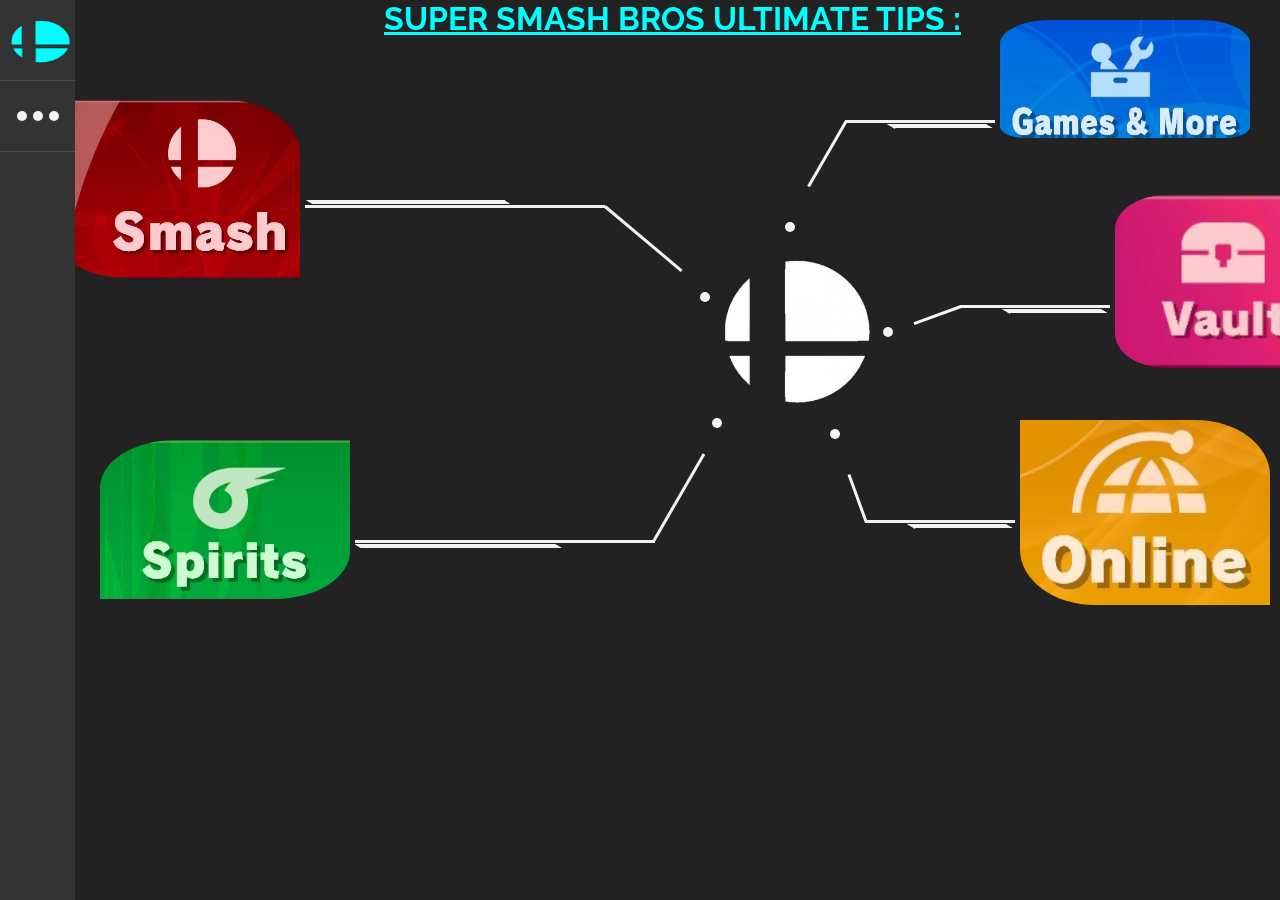
==== ssbu-tips/index.html @ c5f3f0ea "nettoyage : export SQL, README, requête paramétrée, code mort, noms de fichiers sans espaces - ajout" ====
<!DOCTYPE html>
<html lang="fr">
	<head>
	<meta charset="utf-8">
	<meta name="viewport" content="width=device-width, initial-scale=1.0">
	<title>SSBU Tips</title>
	<link rel="stylesheet" href="css/stylesmashtips.css">
	</head>
	<body>
		<h1 class="h1">SUPER SMASH BROS ULTIMATE TIPS :</h1>
		<nav class="slide-nav">
			<div class="wrapper">
				<div class="logo">
					<img src="img/logo-smash.jpg" height="50" width="50">

				</div>
				<div class="plus">
					<div class="dot"></div>
					<div class="dot"></div>
					<div class="dot"></div>
				
					<div class="sub-nav-3pts">
						<h2>INFOS :</h2>
						<ul>
							<li>
								<a href="https://www.nintendo.fr/">Site officiel Nintendo</a>
							</li>
							<li>
								<a href="https://www.nintendo.fr/Jeux/Jeux-Nintendo-Switch/Super-Smash-Bros-Ultimate-1395713.html#">Voir les offres</a>
							</li>
							<li>
								<a href="https://dashfight.com/ssbu/rankings">Classement top players</a>
							</li>
							<li>
								<a href="https://blog.start.gg/ultranks-first-official-ssbu-tier-list-4a35bf3dcfc3">Tier list officielle</a>
							</li>
							<li>
								<a href="../index.php">Quiz : Cite les tous</a>
							</li>
						</ul>
					</div>
					</div>
				</div>
			</div>
		</nav>
		<div class="smash"><a href="smash.html"><img src="img/menu-smash.jpg" class="smash_img">
		<div class="spt"></div>
		<div class="linep-s">
			<div class="line-s"></div>
			<div class="triangle-s"></div>
			<div class="other-line-s"></div>
			<div class="black-line-s"></div>
			<div class="triangle-black-s"></div>
		</div>
		</a>
		</div>

		<div class="extra">
			<a href="extra.html"><img src="img/menu-extra.jpg" class="extra_img">
		<div class="expt"></div>
		<div class="linep-ex">
			<div class="line-ex"></div>
			<div class="triangle-ex"></div>
			<div class="other-line-ex"></div>
			<div class="black-line-ex"></div>
			<div class="triangle-black-ex"></div>
		</div>
		</a>
		</div>

		<div class="coffre"><a href="coffre.html"><img src="img/menu-coffre.png" class="coffre_img">
		<div class="cpt"></div>
		<div class="linep-c">
			<div class="line-c"></div>
			<div class="triangle-c"></div>
			<div class="other-line-c"></div>
			<div class="black-line-c"></div>
			<div class="triangle-black-c"></div>
		</div>
		</a>
		</div>

		<div class="en-ligne"><a href="en-ligne.html"><img src="img/menu-en-ligne.jpg" class="en-ligne_img">
		<div class="elpt"></div>
		<div class="linep-el">
			<div class="line-el"></div>
			<div class="triangle-el"></div>
			<div class="other-line-el"></div>
			<div class="black-line-el"></div>
			<div class="triangle-black-el"></div>
		</div>
		</a>
		</div>

		<div class="esprits"><a href="esprits.html"><img src="img/menu-esprits.jpg" class="esprits_img">
		<div class="ept"></div>
		<div class="linep-e">
			<div class="line-e"></div>
			<div class="triangle-e"></div>
			<div class="other-line-e"></div>
			<div class="black-line-e"></div>
			<div class="triangle-black-e"></div>
		</div>
		</a>
		</div>

		<a href="index.html"><img src="img/logo-ssbu.jpg" class="logo-centre"></a>
	</body>
</html>
---- ssbu-tips/css/stylesmashtips.css ----
@import url('https://fonts.googleapis.com/css?family=Open+Sans&display=swap');
@import url('https://fonts.googleapis.com/css?family=Raleway&display=swap');

*,
::before,
::after {
  box-sizing: border-box;
  margin: 0;
  padding: 0;
}

body{
  position: relative;
  background: #222;
  font-family:Raleway, Helvetica, sans-serif;
  color: #f2f2f2;
}

.h1{
  position: absolute;
  left: 30%;
  font-weight: bolder;
  font-size: xx-large;
  text-decoration: underline;
  font-family:Raleway, Helvetica, sans-serif;
  color: aqua;
}

.slide-nav{
  position: fixed;
  height: 100vh;
  left:0px;
  bottom: 0px;
}

.wrapper {
  background: #333;
  height: 100vh;
  width: 75px;
}

.logo {
  display: flex;
  justify-content: center;
  align-items: center;
  height: 80px;
  width: 75px;
}

/*####debut trois petit pts############*/

.plus{
  margin-top: auto;
  padding: 20px 0;
  display: flex;
  justify-content: center;
  cursor: pointer;
  border-bottom: 1px solid #f2f2f21e;
  border-top: 1px solid #f2f2f21e;
}
.plus:hover{
  background: #181818;
}
.dot{
  margin: 10px 3px;
  width: 10px;
  height: 10px;
  border-radius: 50%;
  background: #f2f2f2;
}
.plus:hover .dot{
  background: aqua;
}
.sub-nav-3pts{
  width: 200px;
  height: 100vh;
  position: absolute;
  z-index: -1;
  top: 0;
  left: 0;
  background:#333;
  color: #fff;
  transform: translateX(-100%);
  transition: transform 0.2s ease-in-out;
  border-right:2px solid #000;
  border-left:2px solid #000;
}
.plus:hover .sub-nav-3pts{
  transform: translateX(75px);
}
.sub-nav-3pts h2 {
  color: #00ffff;
  font-family: Open Sans, sans-serif;
  height: 60px;
  display: flex;
  justify-content: center;
  align-items: center;
  background: #222;
  text-decoration: underline;
}
.sub-nav-3pts ul {
  list-style-type: none;
}
.sub-nav-3pts li {
  padding: 15px 20px;
}
.sub-nav-3pts li:hover {
  background: #a0a0a08e;
}
.sub-nav-3pts li a {
  color : #f2f2f2;
  text-decoration: none;
  font-family: Open Sans, sans-serif;
}
/*#######################fin de la barre de gauche*/
/*##########debut de la mise en page de lécran princial####*/

img{
  width: 250px;
}

.logo-centre{
  position: absolute;
  width: 150px;
  height: 150px;
  top: 256px;
  left: 720px;
  z-index: -2;

  transition: transform 0.3s ease-in-out 0s;
}

/*smash*/
.smash{
  position: absolute;
  top: 100px;
  left: 50px;
  z-index: -2;
}

.smash_img{
  border-radius: 0% 30% 0% 30%;
}

.spt{
  width: 10px;
  height: 10px;
  border-radius: 50%;
  background: #f2f2f2;
  position:relative;
  top: 10px;
  left: 650px;
}
.linep-s {
  position: absolute;
  top: 100px;
  left: 255px;
  width: 300px;
  height: 8px;
  background-color: #f2f2f2;
}
.line-s {
  position: relative;
  top: 0px;
  left: 200px;
  width: 100px;
  height: 5px;
  background-color: #222;
}
.triangle-s{
  position: relative;
  top: -5px;
  left: 197px;
  width: 0;
  height: 0;
  border-left: 2px solid transparent;
  border-right: 10px solid transparent;
  border-bottom: 6px solid #f2f2f2;
}
.other-line-s{
  position: relative;
  top: -6px;
  left: 300px;
  width: 100px;
  height: 3px;
  background-color: #f2f2f2;
  transform-origin: left;
  transform: rotate(40deg);
}
.black-line-s{
  position: relative;
  top: -10px;
  left: 0px;
  width: 207px;
  height: 1px;
  background-color: #222;
}
.triangle-black-s{
  position: relative;
  top: -16px;
  left: -3px;
  width: 0;
  height: 0;
  border-left: 2px solid transparent;
  border-right: 10px solid transparent;
  border-bottom: 6px solid #222;
}
.smash:hover .spt{
  animation:pt 0.1s ease-in-out 0.5s forwards;
}
@keyframes pt{
  from{
    background: red;
    border: 0px solid red;
  }
  to{
    background: #f2f2f2;
    border: 10px solid red;
  }
}
.smash:hover{
  transform: translateY(-10px);
}
.smash:hover .linep-s{
  animation: deg-rouge 0.3s ease-in forwards;
}
@keyframes deg-rouge {
  0%{
    background:linear-gradient(to right, red 0%, #f2f2f2 100%)
  }
  20%{
    background:linear-gradient(to right, red 20%, #f2f2f2 80%)
  }
  40%{
    background:linear-gradient(to right, red 40%, #f2f2f2 60%)
  }
  60%{
    background:linear-gradient(to right, red 50%, #f2f2f2 50%)
  }
  80%{
    background:linear-gradient(to right, red 80%, #f2f2f2 20%)
  }
  100%{
    background:linear-gradient(to right, red 100%, #f2f2f2 0%)
  }
}
.smash:hover .other-line-s{
  animation: degs-rouge 0.2s ease-in 0.3s forwards;
}
@keyframes degs-rouge {
  from{
    background-color: #f2f2f2;
  }
  to{
    background-color: red;
  }
}
.smash:hover .triangle-s{
  animation: tr 0.1s ease-in-out 0.2s forwards;
}
@keyframes tr {
  from{border-bottom: 6px solid #f2f2f2;}
  to{border-bottom: 6px solid red;}
}

/*extra*/
.extra{
  position: absolute;
  top: 20px;
  left: 1000px;
  z-index: -2;
}

.extra_img{
  border-radius: 20% 20% 10% 10%;
}

.expt{
  width: 10px;
  height: 10px;
  border-radius: 50%;
  background: #f2f2f2;
  position:relative;
  top: 80px;
  left: -215px;
}
.linep-ex {
  position: absolute;
  top: 100px;
  left: -155px;
  width: 150px;
  height: 8px;
  background-color: #f2f2f2;
  transform: rotate(180deg);
}
.line-ex {
  position: relative;
  top: 0px;
  left: 100px;
  width: 50px;
  height: 5px;
  background-color: #222;
}
.triangle-ex{
  position: relative;
  top: -6px;
  left: 98px;
  width: 0;
  height: 0;
  border-left: 2px solid transparent;
  border-right: 10px solid transparent;
  border-bottom: 6px solid #f2f2f2; 
}
.other-line-ex{
  position: relative;
  top: -6px;
  left: 149px;
  width: 75px;
  height: 3px;
  background-color: #f2f2f2;
  transform-origin: left;
  transform: rotate(-60deg);
}
.black-line-ex{
  position: relative;
  top: -10px;
  left: 0px;
  width: 114px;
  height: 1px;
  background-color: #222;
}
.triangle-black-ex{
  position: relative;
  top: -17px;
  left: -3px;
  width: 0;
  height: 0;
  border-left: 2px solid transparent;
  border-right: 10px solid transparent;
  border-bottom: 6px solid #222;
}
.extra:hover .expt{
  animation:ptex 0.1s ease-in-out 0.5s forwards;
}
@keyframes ptex{
  from{
    background: royalblue;
    border: 0px solid royalblue;
  }
  to{
    background: #f2f2f2;
    border: 10px solid royalblue;
  }
}
.extra:hover{
  transform: translateY(-10px);
}
.extra:hover .linep-ex{
  animation: deg-bleu 0.3s ease-in forwards;
}
@keyframes deg-bleu {
  0%{
    background:linear-gradient(to right, royalblue 0%, #f2f2f2 100%)
  }
  20%{
    background:linear-gradient(to right, royalblue 20%, #f2f2f2 80%)
  }
  40%{
    background:linear-gradient(to right, royalblue 40%, #f2f2f2 60%)
  }
  60%{
    background:linear-gradient(to right, royalblue 50%, #f2f2f2 50%)
  }
  80%{
    background:linear-gradient(to right, royalblue 80%, #f2f2f2 20%)
  }
  100%{
    background:linear-gradient(to right, royalblue 100%, #f2f2f2 0%)
  }
}
.extra:hover .other-line-ex{
  animation: degs-bleu 0.2s ease-in 0.3s forwards;
}
@keyframes degs-bleu {
  from{
    background-color: #f2f2f2;
  }
  to{
    background-color: royalblue;
  }
}
.extra:hover .triangle-ex{
  animation: trex 0.1s ease-in-out 0.2s forwards;
}
@keyframes trex {
  from{border-bottom: 6px solid #f2f2f2;}
  to{border-bottom: 6px solid royalblue;}
}

/*coffre*/
.coffre{
  position: absolute;
  top: 195px;
  left: 1115px;
  z-index: -2;
}

.coffre_img{
  border-radius: 20% 20% 20% 20%;
}

.cpt{
  width: 10px;
  height: 10px;
  border-radius: 50%;
  background: #f2f2f2;
  position:relative;
  top: -45px;
  left: -232px;
}
.linep-c {
  position: absolute;
  top: 110px;
  left: -155px;
  width: 150px;
  height: 8px;
  background-color: #f2f2f2;
  transform: rotate(180deg);
}
.line-c {
  position: relative;
  top: 0px;
  left: 100px;
  width: 50px;
  height: 5px;
  background-color: #222;
}
.triangle-c{
  position: relative;
  top: -6px;
  left: 98px;
  width: 0;
  height: 0;
  border-left: 2px solid transparent;
  border-right: 10px solid transparent;
  border-bottom: 6px solid #f2f2f2; 
}
.other-line-c{
  position: relative;
  top: -6px;
  left: 149px;
  width: 50px;
  height: 3px;
  background-color: #f2f2f2;
  transform-origin: left;
  transform: rotate(-20deg);
}
.black-line-c{
  position: relative;
  top: -10px;
  left: 0px;
  width: 114px;
  height: 1px;
  background-color: #222;
}
.triangle-black-c{
  position: relative;
  top: -17px;
  left: -3px;
  width: 0;
  height: 0;
  border-left: 2px solid transparent;
  border-right: 10px solid transparent;
  border-bottom: 6px solid #222;
}
.coffre:hover .cpt{
  animation:ptc 0.1s ease-in-out 0.5s forwards;
}
@keyframes ptc{
  from{
    background: rgb(243, 3, 143);
    border: 0px solid rgb(243, 3, 143);
  }
  to{
    background: #f2f2f2;
    border: 10px solid rgb(243, 3, 143);
  }
}
.coffre:hover{
  transform: translateY(-10px);
}
.coffre:hover .linep-c{
  animation: deg-rose 0.3s ease-in forwards;
}
@keyframes deg-rose {
  0%{
    background:linear-gradient(to right, rgb(243, 3, 143) 0%, #f2f2f2 100%)
  }
  20%{
    background:linear-gradient(to right, rgb(243, 3, 143) 20%, #f2f2f2 80%)
  }
  40%{
    background:linear-gradient(to right, rgb(243, 3, 143) 40%, #f2f2f2 60%)
  }
  60%{
    background:linear-gradient(to right, rgb(243, 3, 143) 50%, #f2f2f2 50%)
  }
  80%{
    background:linear-gradient(to right, rgb(243, 3, 143) 80%, #f2f2f2 20%)
  }
  100%{
    background:linear-gradient(to right, rgb(243, 3, 143) 100%, #f2f2f2 0%)
  }
}
.coffre:hover .other-line-c{
  animation: degs-rose 0.2s ease-in 0.3s forwards;
}
@keyframes degs-rose {
  from{
    background-color: #f2f2f2;
  }
  to{
    background-color: rgb(243, 3, 143);
  }
}
.coffre:hover .triangle-c{
  animation: trc 0.1s ease-in-out 0.2s forwards;
}
@keyframes trc {
  from{border-bottom: 6px solid #f2f2f2;}
  to{border-bottom: 6px solid rgb(243, 3, 143);}
}

/*en ligne*/
.en-ligne{
  position: absolute;
  top: 420px;
  left: 1020px;
  z-index: -2;
}

.en-ligne_img{
  border-radius: 0% 30% 0% 30%;
}

.elpt{
  width: 10px;
  height: 10px;
  border-radius: 50%;
  background: #f2f2f2;
  position:relative;
  top: -180px;
  left: -190px;
}
.linep-el {
  position: absolute;
  top: 100px;
  left: -155px;
  width: 150px;
  height: 8px;
  background-color: #f2f2f2;
  transform: rotate(180deg);
}
.line-el {
  position: relative;
  top: 0px;
  left: 100px;
  width: 50px;
  height: 5px;
  background-color: #222;
}
.triangle-el{
  position: relative;
  top: -6px;
  left: 98px;
  width: 0;
  height: 0;
  border-left: 2px solid transparent;
  border-right: 10px solid transparent;
  border-bottom: 6px solid #f2f2f2; 
}
.other-line-el{
  position: relative;
  top: -6px;
  left: 149px;
  width: 50px;
  height: 3px;
  background-color: #f2f2f2;
  transform-origin: left;
  transform: rotate(70deg);
}
.black-line-el{
  position: relative;
  top: -10px;
  left: 0px;
  width: 114px;
  height: 1px;
  background-color: #222;
}
.triangle-black-el{
  position: relative;
  top: -17px;
  left: -3px;
  width: 0;
  height: 0;
  border-left: 2px solid transparent;
  border-right: 10px solid transparent;
  border-bottom: 6px solid #222;
}
.en-ligne:hover .elpt{
  animation:ptel 0.1s ease-in-out 0.5s forwards;
}
@keyframes ptel{
  from{
    background: #fabe00;
    border: 0px solid #fabe00;
  }
  to{
    background: #f2f2f2;
    border: 10px solid #fabe00;
  }
}
.en-ligne:hover{
  transform: translateY(-10px);
}
.en-ligne:hover .linep-el{
  animation: deg-orange 0.3s ease-in forwards;
}
@keyframes deg-orange {
  0%{
    background:linear-gradient(to right, #fabe00 0%, #f2f2f2 100%)
  }
  20%{
    background:linear-gradient(to right, #fabe00 20%, #f2f2f2 80%)
  }
  40%{
    background:linear-gradient(to right, #fabe00 40%, #f2f2f2 60%)
  }
  60%{
    background:linear-gradient(to right, #fabe00 50%, #f2f2f2 50%)
  }
  80%{
    background:linear-gradient(to right, #fabe00 80%, #f2f2f2 20%)
  }
  100%{
    background:linear-gradient(to right, #fabe00 100%, #f2f2f2 0%)
  }
}
.en-ligne:hover .other-line-el{
  animation: degs-orange 0.2s ease-in 0.3s forwards;
}
@keyframes degs-orange {
  from{
    background-color: #f2f2f2;
  }
  to{
    background-color: #fabe00;
  }
}
.en-ligne:hover .triangle-el{
  animation: trel 0.1s ease-in-out 0.2s forwards;
}
@keyframes trel {
  from{border-bottom: 6px solid #f2f2f2;}
  to{border-bottom: 6px solid #fabe00;}
}

/*esprits*/
.esprits{
  position: absolute;
  top: 440px;
  left: 100px;
  z-index: -2;
}

.esprits_img{
  border-radius: 30% 0% 30% 0%;
}

.ept{
  width: 10px;
  height: 10px;
  border-radius: 50%;
  background: #f2f2f2;
  position:relative;
  top: -185px;
  left: 612px;
}
.linep-e {
  position: absolute;
  top: 100px;
  left: 255px;
  width: 300px;
  height: 8px;
  background-color: #f2f2f2;
}
.line-e {
  position: relative;
  top: 3px;
  left: 200px;
  width: 100px;
  height: 5px;
  background-color: #222;
}
.triangle-e{
  position: relative;
  top: -3px;
  left: 195px;
  width: 0;
  height: 0;
  border-left: 2px solid transparent;
  border-right: 10px solid transparent;
  border-bottom: 6px solid #f2f2f2; 
}
.other-line-e{
  position: relative;
  top: -12px;
  left: 299px;
  width: 100px;
  height: 3px;
  background-color: #f2f2f2;
  transform-origin: left;
  transform: rotate(-60deg);
}
.black-line-e{
  position: relative;
  top: -11px;
  left: 0px;
  width: 207px;
  height: 1px;
  background-color: #222;
}
.triangle-black-e{
  position: relative;
  top: -11px;
  left: -3px;
  width: 0;
  height: 0;
  border-left: 2px solid transparent;
  border-right: 10px solid transparent;
  border-bottom: 6px solid #222;
}
.esprits:hover{
  transform: translateY(-10px);
}
.esprits:hover .ept{
  animation:pte 0.1s ease-in-out 0.5s forwards;
}
@keyframes pte{
  from{
    background: rgb(13, 182, 13);
    border: 0px solid rgb(13, 182, 13);
  }
  to{
    background: #f2f2f2;
    border: 10px solid rgb(13, 182, 13);
  }
}
.esprits:hover .linep-e{
  animation: deg-vert 0.3s ease-in forwards;
}
@keyframes deg-vert {
  0%{
    background:linear-gradient(to right, rgb(13, 182, 13)0%, #f2f2f2 100%)
  }
  20%{
    background:linear-gradient(to right, rgb(13, 182, 13) 20%, #f2f2f2 80%)
  }
  40%{
    background:linear-gradient(to right, rgb(13, 182, 13) 40%, #f2f2f2 60%)
  }
  60%{
    background:linear-gradient(to right, rgb(13, 182, 13) 50%, #f2f2f2 50%)
  }
  80%{
    background:linear-gradient(to right, rgb(13, 182, 13) 80%, #f2f2f2 20%)
  }
  100%{
    background:linear-gradient(to right, rgb(13, 182, 13) 100%, #f2f2f2 0%)
  }
}
.esprits:hover .other-line-e{
  animation: degs-vert 0.2s ease-in 0.3s forwards;
}
@keyframes degs-vert {
  from{
    background-color: #f2f2f2;
  }
  to{
    background-color: rgb(13, 182, 13);
  }
}
.esprits:hover .triangle-e{
  animation: tre 0.1s ease-in-out 0.2s forwards;
}
@keyframes tre {
  from{border-bottom: 6px solid #f2f2f2;}
  to{border-bottom: 6px solid rgb(13, 182, 13);}
}
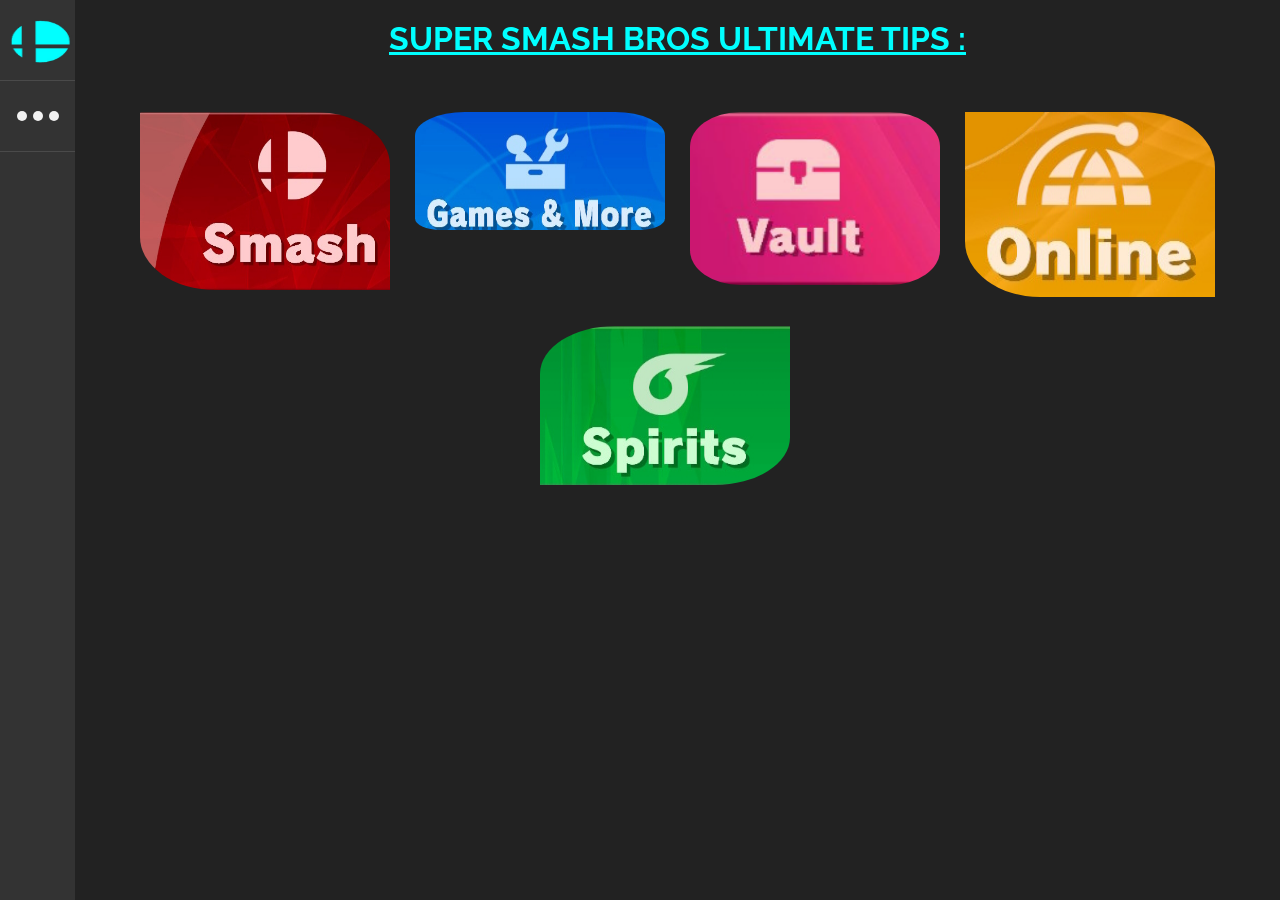
==== commit ab20b2ec: "ssbu-tips : mise en page responsive (écrans moyens et mobile)" ====
--- a/ssbu-tips/index.html
+++ b/ssbu-tips/index.html
@@ -5,6 +5,7 @@
 	<meta name="viewport" content="width=device-width, initial-scale=1.0">
 	<title>SSBU Tips</title>
 	<link rel="stylesheet" href="css/stylesmashtips.css">
+	<link rel="stylesheet" href="css/responsive.css">
 	</head>
 	<body>
 		<h1 class="h1">SUPER SMASH BROS ULTIMATE TIPS :</h1>
--- a/ssbu-tips/css/responsive.css
+++ b/ssbu-tips/css/responsive.css
@@ -0,0 +1,110 @@
+/* Mise en page fluide : la mise en page d'origine est en positions fixes (px)
+   et ne tient que sur un écran d'au moins 1500px de large. */
+
+/* Les sous-menus invisibles (opacity: 0) ne doivent pas capter les clics */
+[class^="sous-menu"] { pointer-events: none; z-index: 10; }
+:hover > [class^="sous-menu"] { pointer-events: auto; }
+
+@media (max-width: 1499px) {
+  body { padding-left: 75px; }
+  img { max-width: 100%; }
+
+  /* Titres */
+  h1, .h1 {
+    position: static;
+    transform: none;
+    text-align: center;
+    margin: 20px 10px 30px;
+    font-size: xx-large;
+  }
+
+  /* Accueil : les 5 tuiles en grille */
+  body:has(.smash) {
+    display: flex;
+    flex-wrap: wrap;
+    justify-content: center;
+    align-content: flex-start;
+    gap: 25px;
+    padding-bottom: 30px;
+  }
+  body:has(.smash) .h1 { flex-basis: 100%; }
+  .smash, .extra, .coffre, .en-ligne, .esprits {
+    position: relative;
+    top: auto;
+    left: auto;
+    z-index: auto;
+    transition: transform 0.2s ease-in-out;
+  }
+  [class^="linep-"], .spt, .expt, .cpt, .elpt, .ept, .logo-centre { display: none; }
+
+  /* Pages : les catégories (menus déroulants) */
+  .container, .containerex, .containerel, .containere, .containerc {
+    position: static;
+    display: flex;
+    flex-wrap: wrap;
+    justify-content: center;
+    gap: 20px;
+    margin: 0 10px 30px;
+    background: none;
+  }
+  .persos, .stages, .commandes, .objets, .regles, .fonctionnement, .aventure, .t-d-e, .divers {
+    position: relative;
+    top: auto;
+    left: auto;
+    width: auto;
+    height: auto;
+    padding: 5px 20px;
+  }
+  .persos h2, .stages h2, .commandes h2, .objets h2, .regles h2, .fonctionnement h2, .aventure h2, .t-d-e h2, .divers h2 {
+    position: static;
+    transform: none;
+    font-size: x-large;
+  }
+  /* menu déroulant centré sous sa catégorie, sans déborder de l'écran */
+  [class^="sous-menu"] {
+    width: min(300px, 90vw);
+    left: 50%;
+    margin-left: calc(min(300px, 90vw) / -2);
+    height: auto;
+    font-size: large;
+  }
+  [class^="sous-menu"] h3 { height: auto; padding: 10px; }
+
+  /* Pages : le texte */
+  .txtcont, .txtcont-ex, .txtcont-el, .txtcont-e, .txtcont-c {
+    position: static;
+    width: auto;
+    max-width: 1300px;
+    margin: 0 auto 30px;
+  }
+  #remonter, #remonter-ex, #remonter-el, #remonter-e, #remonter-c {
+    position: static;
+    margin: 10px auto 0;
+    opacity: 1;
+    text-align: center;
+  }
+  .slider-container { width: min(100%, 450px); }
+}
+
+/* Téléphone : la barre latérale devient une barre en haut */
+@media (max-width: 700px) {
+  body { padding: 60px 10px 0; }
+  .slide-nav { top: 0; bottom: auto; height: 60px; width: 100%; z-index: 100; }
+  .wrapper { display: flex; height: 60px; width: 100%; }
+  .logo { height: 60px; width: 60px; }
+  .plus, .home { margin: 0; padding: 0 15px; border: none; align-items: center; }
+  .dot { margin: 0 3px; }
+  .sub-nav-3pts {
+    display: none;
+    top: 60px;
+    height: auto;
+    width: 100%;
+    transform: none;
+    z-index: 100;
+    border: none;
+    border-bottom: 2px solid #000;
+  }
+  .plus:hover .sub-nav-3pts { display: block; transform: none; }
+  .txtcont, .txtcont-ex, .txtcont-el, .txtcont-e, .txtcont-c { padding: 15px 10px; }
+  h1, .h1 { font-size: x-large; }
+}
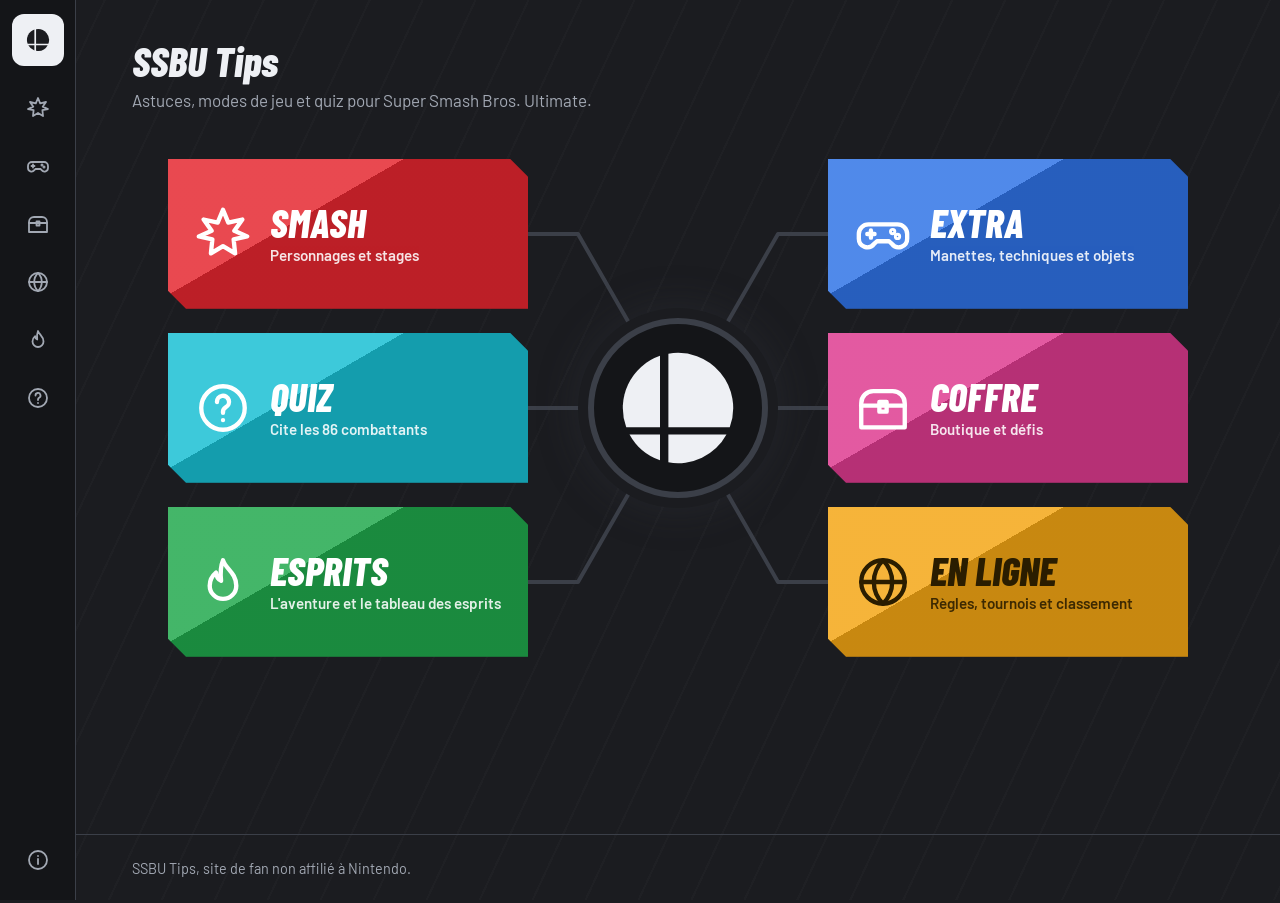
==== commit fad93f1b: "refonte du design : thème commun SSBU Tips + quiz - accueil : tuiles en CSS, icônes SVG maison, fils" ====
--- a/ssbu-tips/index.html
+++ b/ssbu-tips/index.html
@@ -1,110 +1,94 @@
 <!DOCTYPE html>
 <html lang="fr">
-	<head>
+<head>
 	<meta charset="utf-8">
 	<meta name="viewport" content="width=device-width, initial-scale=1.0">
 	<title>SSBU Tips</title>
-	<link rel="stylesheet" href="css/stylesmashtips.css">
-	<link rel="stylesheet" href="css/responsive.css">
-	</head>
-	<body>
-		<h1 class="h1">SUPER SMASH BROS ULTIMATE TIPS :</h1>
-		<nav class="slide-nav">
-			<div class="wrapper">
-				<div class="logo">
-					<img src="img/logo-smash.jpg" height="50" width="50">
+	<meta name="description" content="Astuces, modes de jeu et quiz pour Super Smash Bros. Ultimate.">
+	<link rel="stylesheet" href="css/theme.css">
+	<link rel="stylesheet" href="css/home.css">
+</head>
+<body>
+	<nav class="rail" aria-label="Navigation principale">
+		<a class="rail-link rail-link--home" href="index.html" style="--c:var(--text)" aria-current="page"><svg class="i"><use href="img/icons.svg#logo"/></svg><span class="rail-label">Accueil</span></a>
+		<a class="rail-link" href="smash.html" style="--c:var(--smash)"><svg class="i"><use href="img/icons.svg#smash"/></svg><span class="rail-label">Smash</span></a>
+		<a class="rail-link" href="extra.html" style="--c:var(--extra)"><svg class="i"><use href="img/icons.svg#extra"/></svg><span class="rail-label">Extra</span></a>
+		<a class="rail-link" href="coffre.html" style="--c:var(--coffre)"><svg class="i"><use href="img/icons.svg#coffre"/></svg><span class="rail-label">Coffre</span></a>
+		<a class="rail-link" href="en-ligne.html" style="--c:var(--en-ligne)"><svg class="i"><use href="img/icons.svg#en-ligne"/></svg><span class="rail-label">En ligne</span></a>
+		<a class="rail-link" href="esprits.html" style="--c:var(--esprits)"><svg class="i"><use href="img/icons.svg#esprits"/></svg><span class="rail-label">Esprits</span></a>
+		<a class="rail-link" href="../index.php" style="--c:var(--quiz)"><svg class="i"><use href="img/icons.svg#quiz"/></svg><span class="rail-label">Quiz</span></a>
+		<details class="rail-infos">
+			<summary aria-label="Liens utiles"><svg class="i"><use href="img/icons.svg#infos"/></svg></summary>
+			<div class="rail-infos-panel">
+				<p>Liens utiles</p>
+				<ul>
+					<li><a href="https://www.nintendo.fr/">Site officiel Nintendo</a></li>
+					<li><a href="https://www.nintendo.fr/Jeux/Jeux-Nintendo-Switch/Super-Smash-Bros-Ultimate-1395713.html">Fiche du jeu</a></li>
+					<li><a href="https://dashfight.com/ssbu/rankings">Classement des meilleurs joueurs</a></li>
+					<li><a href="https://blog.start.gg/ultranks-first-official-ssbu-tier-list-4a35bf3dcfc3">Tier list officielle</a></li>
+				</ul>
+			</div>
+		</details>
+	</nav>
 
-				</div>
-				<div class="plus">
-					<div class="dot"></div>
-					<div class="dot"></div>
-					<div class="dot"></div>
-				
-					<div class="sub-nav-3pts">
-						<h2>INFOS :</h2>
-						<ul>
-							<li>
-								<a href="https://www.nintendo.fr/">Site officiel Nintendo</a>
-							</li>
-							<li>
-								<a href="https://www.nintendo.fr/Jeux/Jeux-Nintendo-Switch/Super-Smash-Bros-Ultimate-1395713.html#">Voir les offres</a>
-							</li>
-							<li>
-								<a href="https://dashfight.com/ssbu/rankings">Classement top players</a>
-							</li>
-							<li>
-								<a href="https://blog.start.gg/ultranks-first-official-ssbu-tier-list-4a35bf3dcfc3">Tier list officielle</a>
-							</li>
-							<li>
-								<a href="../index.php">Quiz : Cite les tous</a>
-							</li>
-						</ul>
-					</div>
-					</div>
-				</div>
+	<main>
+		<header class="home-head">
+			<h1>SSBU Tips</h1>
+			<p>Astuces, modes de jeu et quiz pour Super Smash Bros. Ultimate.</p>
+		</header>
+
+		<div class="menu">
+			<a class="tile tile--smash" href="smash.html">
+				<svg class="i tile-icon"><use href="img/icons.svg#smash"/></svg>
+				<span class="tile-name">Smash</span>
+				<span class="tile-desc">Personnages et stages</span>
+			</a>
+			<a class="tile tile--quiz" href="../index.php">
+				<svg class="i tile-icon"><use href="img/icons.svg#quiz"/></svg>
+				<span class="tile-name">Quiz</span>
+				<span class="tile-desc">Cite les 86 combattants</span>
+			</a>
+			<a class="tile tile--esprits" href="esprits.html">
+				<svg class="i tile-icon"><use href="img/icons.svg#esprits"/></svg>
+				<span class="tile-name">Esprits</span>
+				<span class="tile-desc">L'aventure et le tableau des esprits</span>
+			</a>
+			<a class="tile tile--extra" href="extra.html">
+				<svg class="i tile-icon"><use href="img/icons.svg#extra"/></svg>
+				<span class="tile-name">Extra</span>
+				<span class="tile-desc">Manettes, techniques et objets</span>
+			</a>
+			<a class="tile tile--coffre" href="coffre.html">
+				<svg class="i tile-icon"><use href="img/icons.svg#coffre"/></svg>
+				<span class="tile-name">Coffre</span>
+				<span class="tile-desc">Boutique et défis</span>
+			</a>
+			<a class="tile tile--en-ligne" href="en-ligne.html">
+				<svg class="i tile-icon"><use href="img/icons.svg#en-ligne"/></svg>
+				<span class="tile-name">En ligne</span>
+				<span class="tile-desc">Règles, tournois et classement</span>
+			</a>
+
+			<div class="hub" aria-hidden="true">
+				<svg class="wires" viewBox="0 0 300 498">
+					<path class="wire wire--base" pathLength="1" d="M0 75H50L105 171"/>
+					<path class="wire wire--base" pathLength="1" d="M0 249H60"/>
+					<path class="wire wire--base" pathLength="1" d="M0 423H50L105 327"/>
+					<path class="wire wire--base" pathLength="1" d="M300 75H250L195 171"/>
+					<path class="wire wire--base" pathLength="1" d="M300 249H240"/>
+					<path class="wire wire--base" pathLength="1" d="M300 423H250L195 327"/>
+					<path class="wire wire--glow wire--smash" style="--c:var(--smash)" pathLength="1" d="M0 75H50L105 171"/>
+					<path class="wire wire--glow wire--quiz" style="--c:var(--quiz)" pathLength="1" d="M0 249H60"/>
+					<path class="wire wire--glow wire--esprits" style="--c:var(--esprits)" pathLength="1" d="M0 423H50L105 327"/>
+					<path class="wire wire--glow wire--extra" style="--c:var(--extra)" pathLength="1" d="M300 75H250L195 171"/>
+					<path class="wire wire--glow wire--coffre" style="--c:var(--coffre)" pathLength="1" d="M300 249H240"/>
+					<path class="wire wire--glow wire--en-ligne" style="--c:var(--en-ligne)" pathLength="1" d="M300 423H250L195 327"/>
+				</svg>
+				<div class="emblem"><svg><use href="img/icons.svg#logo"/></svg></div>
 			</div>
-		</nav>
-		<div class="smash"><a href="smash.html"><img src="img/menu-smash.jpg" class="smash_img">
-		<div class="spt"></div>
-		<div class="linep-s">
-			<div class="line-s"></div>
-			<div class="triangle-s"></div>
-			<div class="other-line-s"></div>
-			<div class="black-line-s"></div>
-			<div class="triangle-black-s"></div>
 		</div>
-		</a>
-		</div>
+	</main>
 
-		<div class="extra">
-			<a href="extra.html"><img src="img/menu-extra.jpg" class="extra_img">
-		<div class="expt"></div>
-		<div class="linep-ex">
-			<div class="line-ex"></div>
-			<div class="triangle-ex"></div>
-			<div class="other-line-ex"></div>
-			<div class="black-line-ex"></div>
-			<div class="triangle-black-ex"></div>
-		</div>
-		</a>
-		</div>
-
-		<div class="coffre"><a href="coffre.html"><img src="img/menu-coffre.png" class="coffre_img">
-		<div class="cpt"></div>
-		<div class="linep-c">
-			<div class="line-c"></div>
-			<div class="triangle-c"></div>
-			<div class="other-line-c"></div>
-			<div class="black-line-c"></div>
-			<div class="triangle-black-c"></div>
-		</div>
-		</a>
-		</div>
-
-		<div class="en-ligne"><a href="en-ligne.html"><img src="img/menu-en-ligne.jpg" class="en-ligne_img">
-		<div class="elpt"></div>
-		<div class="linep-el">
-			<div class="line-el"></div>
-			<div class="triangle-el"></div>
-			<div class="other-line-el"></div>
-			<div class="black-line-el"></div>
-			<div class="triangle-black-el"></div>
-		</div>
-		</a>
-		</div>
-
-		<div class="esprits"><a href="esprits.html"><img src="img/menu-esprits.jpg" class="esprits_img">
-		<div class="ept"></div>
-		<div class="linep-e">
-			<div class="line-e"></div>
-			<div class="triangle-e"></div>
-			<div class="other-line-e"></div>
-			<div class="black-line-e"></div>
-			<div class="triangle-black-e"></div>
-		</div>
-		</a>
-		</div>
-
-		<a href="index.html"><img src="img/logo-ssbu.jpg" class="logo-centre"></a>
-	</body>
-</html>+	<footer class="footer">SSBU Tips, site de fan non affilié à Nintendo.</footer>
+</body>
+</html>
--- a/ssbu-tips/css/theme.css
+++ b/ssbu-tips/css/theme.css
@@ -0,0 +1,282 @@
+/* Thème commun SSBU Tips + quiz Cite les tous */
+@import url('https://fonts.googleapis.com/css2?family=Barlow+Condensed:ital,wght@1,600;1,800&family=Barlow:wght@400;600&display=swap');
+
+:root {
+  --ink: #1b1c20;
+  --rail: #141518;
+  --panel: #24262c;
+  --line: #3b3f48;
+  --text: #eef0f4;
+  --muted: #a2a8b3;
+
+  --smash: #e5262f;
+  --extra: #2f73e6;
+  --coffre: #de3a8f;
+  --en-ligne: #f4a614;
+  --esprits: #20a84c;
+  --quiz: #18bfd3;
+
+  --accent: var(--quiz);
+  --rail-w: 76px;
+  --display: 'Barlow Condensed', 'Arial Narrow', sans-serif;
+  --body: 'Barlow', 'Segoe UI', sans-serif;
+  --cut: 18px; /* coin coupé des tuiles et bandeaux */
+}
+
+[data-section="smash"]    { --accent: var(--smash); }
+[data-section="extra"]    { --accent: var(--extra); }
+[data-section="coffre"]   { --accent: var(--coffre); }
+[data-section="en-ligne"] { --accent: var(--en-ligne); }
+[data-section="esprits"]  { --accent: var(--esprits); }
+
+*, ::before, ::after { box-sizing: border-box; margin: 0; padding: 0; }
+
+body {
+  min-height: 100vh;
+  font: 400 1.0625rem/1.65 var(--body);
+  color: var(--text);
+  background:
+    repeating-linear-gradient(115deg, transparent 0 46px, rgb(255 255 255 / .018) 46px 48px),
+    var(--ink);
+  background-attachment: fixed;
+}
+
+a { color: inherit; }
+img { max-width: 100%; display: block; }
+:focus-visible { outline: 3px solid var(--accent); outline-offset: 3px; }
+
+.i { width: 1.5rem; height: 1.5rem; flex: none; }
+
+/* ---------- Barre latérale ---------- */
+.rail {
+  position: fixed;
+  inset: 0 auto 0 0;
+  width: var(--rail-w);
+  z-index: 50;
+  display: flex;
+  flex-direction: column;
+  align-items: center;
+  gap: 6px;
+  padding: 14px 0;
+  background: var(--rail);
+  border-right: 1px solid var(--line);
+}
+.rail-link, .rail-infos > summary {
+  --c: var(--muted);
+  position: relative;
+  width: 52px;
+  height: 52px;
+  display: grid;
+  place-items: center;
+  border-radius: 12px;
+  color: var(--muted);
+  text-decoration: none;
+  cursor: pointer;
+  list-style: none;
+  transition: color .15s, background-color .15s;
+}
+.rail-infos > summary::-webkit-details-marker { display: none; }
+.rail-link:hover, .rail-link:focus-visible,
+.rail-infos > summary:hover, .rail-infos[open] > summary { color: var(--c); background: var(--panel); }
+.rail-link[aria-current="page"] { color: #fff; background: var(--c); }
+.rail-link--home[aria-current="page"] { color: var(--ink); }
+.rail-link--home { margin-bottom: 10px; }
+.rail-label {
+  position: absolute;
+  left: 62px;
+  padding: 4px 10px;
+  border-radius: 6px;
+  background: var(--panel);
+  border: 1px solid var(--line);
+  color: var(--text);
+  font: 600 .875rem var(--body);
+  white-space: nowrap;
+  pointer-events: none;
+  opacity: 0;
+  transform: translateX(-4px);
+  transition: opacity .15s, transform .15s;
+}
+.rail-link:hover .rail-label, .rail-link:focus-visible .rail-label { opacity: 1; transform: none; }
+
+.rail-infos { margin-top: auto; position: relative; }
+.rail-infos-panel {
+  position: absolute;
+  left: 64px;
+  bottom: 0;
+  width: 250px;
+  padding: 14px;
+  background: var(--panel);
+  border: 1px solid var(--line);
+  border-radius: 12px;
+  box-shadow: 0 18px 40px rgb(0 0 0 / .45);
+}
+.rail-infos-panel p { font: 800 italic 1.25rem var(--display); color: var(--quiz); margin-bottom: 6px; }
+.rail-infos-panel ul { list-style: none; }
+.rail-infos-panel a { display: block; padding: 7px 8px; border-radius: 6px; text-decoration: none; }
+.rail-infos-panel a:hover, .rail-infos-panel a:focus-visible { background: var(--line); }
+
+main, .footer { margin-left: var(--rail-w); }
+main { min-height: calc(100vh - 66px); }
+
+/* ---------- En-tête de page ---------- */
+.page-head {
+  padding: clamp(28px, 6vw, 64px) clamp(18px, 5vw, 56px) 8px;
+}
+.page-title {
+  display: inline-block;
+  padding: .02em .55em .06em .4em;
+  font: 800 italic clamp(2.8rem, 7vw, 5.2rem)/1 var(--display);
+  text-transform: uppercase;
+  color: #fff;
+  background: var(--accent);
+  clip-path: polygon(0 0, 100% 0, calc(100% - var(--cut)) 100%, 0 100%);
+}
+.page-lead { margin-top: 14px; max-width: 60ch; color: var(--muted); font-size: 1.125rem; }
+
+/* Sommaire de la page */
+.toc {
+  display: flex;
+  flex-wrap: wrap;
+  gap: 14px 36px;
+  margin-top: 26px;
+}
+.toc-group { display: flex; flex-wrap: wrap; align-items: center; gap: 8px; }
+.toc-title { font: 800 italic 1.35rem var(--display); color: var(--accent); margin-right: 4px; }
+.toc a {
+  padding: 5px 14px;
+  border: 1px solid var(--line);
+  border-radius: 999px;
+  font-weight: 600;
+  font-size: .95rem;
+  text-decoration: none;
+  transition: border-color .15s, background-color .15s;
+}
+.toc a:hover, .toc a:focus-visible { border-color: var(--accent); background: var(--panel); }
+
+/* ---------- Contenu ---------- */
+.content {
+  max-width: calc(72ch + 2 * clamp(18px, 5vw, 56px));
+  padding: 12px clamp(18px, 5vw, 56px) 64px;
+}
+.content section { padding: 30px 0 18px; border-top: 1px solid var(--line); scroll-margin-top: 16px; }
+.content section:first-child { border-top: 0; }
+.content h2 {
+  display: flex;
+  align-items: center;
+  gap: .45em;
+  font: 800 italic 2rem/1.1 var(--display);
+  margin-bottom: 10px;
+}
+.content h2::before {
+  content: "";
+  width: .32em;
+  height: .95em;
+  background: var(--accent);
+  transform: skewX(-14deg);
+}
+.content p, .content li { color: #d5d8de; }
+.content p + p { margin-top: .75em; }
+.content ul { margin: .6em 0 .2em 1.2em; }
+.content li { margin: .3em 0; }
+.content li::marker { color: var(--accent); }
+.content strong { color: var(--text); }
+.content a { text-decoration-color: var(--accent); text-underline-offset: 3px; }
+
+.figure { margin: 18px 0; max-width: 420px; }
+.figure img { border-radius: 10px; }
+.figure figcaption { margin-top: 6px; font-size: .9rem; color: var(--muted); }
+
+/* Galerie des stages */
+.stages {
+  display: grid;
+  grid-auto-flow: column;
+  grid-auto-columns: min(250px, 78%);
+  gap: 14px;
+  margin: 18px 0 6px;
+  padding-bottom: 12px;
+  overflow-x: auto;
+  scroll-snap-type: x mandatory;
+}
+.stage {
+  position: relative;
+  aspect-ratio: 16 / 10;
+  scroll-snap-align: start;
+  overflow: hidden;
+  clip-path: polygon(0 0, calc(100% - var(--cut)) 0, 100% var(--cut), 100% 100%, 0 100%);
+  text-decoration: none;
+}
+.stage img { width: 100%; height: 100%; object-fit: cover; transition: transform .4s; }
+.stage span {
+  position: absolute;
+  inset: auto 0 0;
+  padding: 24px 12px 8px;
+  font: 800 italic 1.3rem var(--display);
+  color: #fff;
+  background: linear-gradient(transparent, rgb(0 0 0 / .85));
+}
+.stage:hover img, .stage:focus-visible img { transform: scale(1.06); }
+
+.to-top {
+  display: inline-flex;
+  align-items: center;
+  gap: 6px;
+  margin-top: 26px;
+  font-weight: 600;
+  color: var(--muted);
+  text-decoration: none;
+}
+.to-top:hover, .to-top:focus-visible { color: var(--accent); }
+.to-top .i { width: 1.1rem; height: 1.1rem; }
+
+/* ---------- Boutons ---------- */
+.btn {
+  --c: var(--accent);
+  display: inline-flex;
+  align-items: center;
+  gap: 8px;
+  padding: 11px 26px 11px 20px;
+  border: 0;
+  font: 800 italic 1.35rem/1 var(--display);
+  color: #fff;
+  background: var(--c);
+  clip-path: polygon(0 0, 100% 0, calc(100% - 12px) 100%, 0 100%);
+  text-decoration: none;
+  cursor: pointer;
+  transition: filter .15s, transform .15s;
+}
+.btn:hover, .btn:focus-visible { filter: brightness(1.12); transform: translateY(-2px); }
+.btn:disabled { filter: grayscale(.8) brightness(.7); cursor: not-allowed; transform: none; }
+.btn--ghost { color: var(--text); background: var(--panel); }
+
+.footer {
+  padding: 22px clamp(18px, 5vw, 56px);
+  border-top: 1px solid var(--line);
+  font-size: .9rem;
+  color: var(--muted);
+}
+
+/* ---------- Mobile : la barre latérale passe en bas ---------- */
+@media (max-width: 760px) {
+  .rail {
+    inset: auto 0 0 0;
+    width: auto;
+    height: 62px;
+    flex-direction: row;
+    justify-content: space-around;
+    gap: 0;
+    padding: 0 4px;
+    border-right: 0;
+    border-top: 1px solid var(--line);
+  }
+  .rail-link, .rail-infos > summary { width: 44px; height: 44px; }
+  .rail-link--home { margin: 0; }
+  .rail-label { display: none; }
+  .rail-infos { margin: 0; }
+  .rail-infos-panel { left: auto; right: 0; bottom: 56px; }
+  main, .footer { margin-left: 0; }
+  body { padding-bottom: 62px; }
+}
+
+@media (prefers-reduced-motion: reduce) {
+  *, ::before, ::after { animation: none !important; transition: none !important; scroll-behavior: auto !important; }
+}
--- a/ssbu-tips/css/home.css
+++ b/ssbu-tips/css/home.css
@@ -0,0 +1,139 @@
+/* Accueil : menu en tuiles reliées à l'emblème central */
+
+.home-head { padding: clamp(22px, 4vw, 40px) clamp(18px, 5vw, 56px) 0; }
+.home-head h1 { font: 800 italic clamp(2rem, 4vw, 2.6rem)/1 var(--display); }
+.home-head p { color: var(--muted); margin-top: 4px; }
+
+.menu {
+  --row: 150px;
+  --gap: 24px;
+  --hot: var(--line);
+  display: grid;
+  grid-template-columns: minmax(230px, 360px) 300px minmax(230px, 360px);
+  grid-template-rows: repeat(3, var(--row));
+  row-gap: var(--gap);
+  justify-content: center;
+  padding: clamp(24px, 5vh, 56px) 24px 56px;
+}
+
+/* L'emblème prend la couleur de la tuile survolée */
+.menu:has(.tile--smash:is(:hover, :focus-visible))    { --hot: var(--smash); --sym: var(--smash); }
+.menu:has(.tile--extra:is(:hover, :focus-visible))    { --hot: var(--extra); --sym: var(--extra); }
+.menu:has(.tile--coffre:is(:hover, :focus-visible))   { --hot: var(--coffre); --sym: var(--coffre); }
+.menu:has(.tile--en-ligne:is(:hover, :focus-visible)) { --hot: var(--en-ligne); --sym: var(--en-ligne); }
+.menu:has(.tile--esprits:is(:hover, :focus-visible))  { --hot: var(--esprits); --sym: var(--esprits); }
+.menu:has(.tile--quiz:is(:hover, :focus-visible))     { --hot: var(--quiz); --sym: var(--quiz); }
+
+/* ---------- Tuiles ---------- */
+.tile {
+  --c: var(--smash);
+  position: relative;
+  display: grid;
+  grid-template-columns: auto 1fr;
+  align-items: center;
+  column-gap: 18px;
+  padding: 0 26px;
+  overflow: hidden;
+  color: #fff;
+  text-decoration: none;
+  background: var(--c);
+  clip-path: polygon(0 0, calc(100% - var(--cut)) 0, 100% var(--cut), 100% 100%, var(--cut) 100%, 0 calc(100% - var(--cut)));
+  transition: transform .2s ease-out, filter .2s;
+  animation: tile-in .5s cubic-bezier(.2, .8, .2, 1) backwards;
+}
+.tile::before { /* ombrage diagonal pour donner du relief */
+  content: "";
+  position: absolute;
+  inset: 0;
+  background: linear-gradient(150deg, rgb(255 255 255 / .16) 0 38%, rgb(0 0 0 / .18) 38% 100%);
+  pointer-events: none;
+}
+.tile::after { /* reflet qui balaie la tuile au survol */
+  content: "";
+  position: absolute;
+  inset: -20% auto -20% -40%;
+  width: 30%;
+  background: linear-gradient(90deg, transparent, rgb(255 255 255 / .35), transparent);
+  transform: skewX(-20deg) translateX(-100%);
+  pointer-events: none;
+}
+.tile:hover::after, .tile:focus-visible::after { transform: skewX(-20deg) translateX(560%); transition: transform .6s ease-out; }
+.tile:focus-visible { outline: none; filter: brightness(1.12); }
+
+.tile-icon { position: relative; width: 58px; height: 58px; stroke-width: 1.6; }
+.tile-name { position: relative; font: 800 italic 2.5rem/1 var(--display); text-transform: uppercase; }
+.tile-desc { position: relative; grid-column: 2; font-weight: 600; font-size: .95rem; opacity: .88; line-height: 1.3; }
+.tile-name { align-self: end; }
+.tile-desc { align-self: start; margin-top: 4px; }
+.tile-icon { grid-row: span 2; }
+
+.tile--smash    { --c: var(--smash);    grid-area: 1 / 1; }
+.tile--quiz     { --c: var(--quiz);     grid-area: 2 / 1; }
+.tile--esprits  { --c: var(--esprits);  grid-area: 3 / 1; }
+.tile--extra    { --c: var(--extra);    grid-area: 1 / 3; }
+.tile--coffre   { --c: var(--coffre);   grid-area: 2 / 3; }
+.tile--en-ligne { --c: var(--en-ligne); grid-area: 3 / 3; }
+.tile--en-ligne { color: #2a1d00; }
+
+/* Les tuiles se rapprochent de l'emblème au survol */
+.tile:is(.tile--smash, .tile--quiz, .tile--esprits):hover { transform: translateX(8px); }
+.tile:is(.tile--extra, .tile--coffre, .tile--en-ligne):hover { transform: translateX(-8px); }
+
+/* Entrée en cascade, de haut en bas */
+.tile--smash, .tile--extra { animation-delay: .05s; }
+.tile--quiz, .tile--coffre { animation-delay: .15s; }
+.tile--esprits, .tile--en-ligne { animation-delay: .25s; }
+@keyframes tile-in { from { opacity: 0; transform: translateY(14px); } }
+
+/* ---------- Fils et emblème ---------- */
+.hub { grid-area: 1 / 2 / 4 / 3; position: relative; }
+.wires { position: absolute; inset: 0; width: 100%; height: 100%; overflow: visible; }
+.wire { fill: none; stroke: var(--line); stroke-width: 4; stroke-linejoin: round; }
+.wire--glow {
+  stroke: var(--c);
+  stroke-dasharray: 1;
+  stroke-dashoffset: 1;
+  transition: stroke-dashoffset .35s ease-in;
+}
+.wire--base { stroke-dasharray: 1; stroke-dashoffset: 1; animation: wire-draw .6s ease-out .35s forwards; }
+@keyframes wire-draw { to { stroke-dashoffset: 0; } }
+
+.menu:has(.tile--smash:is(:hover, :focus-visible))    .wire--smash,
+.menu:has(.tile--extra:is(:hover, :focus-visible))    .wire--extra,
+.menu:has(.tile--coffre:is(:hover, :focus-visible))   .wire--coffre,
+.menu:has(.tile--en-ligne:is(:hover, :focus-visible)) .wire--en-ligne,
+.menu:has(.tile--esprits:is(:hover, :focus-visible))  .wire--esprits,
+.menu:has(.tile--quiz:is(:hover, :focus-visible))     .wire--quiz { stroke-dashoffset: 0; }
+
+.emblem {
+  position: absolute;
+  left: 50%;
+  top: 50%;
+  width: 180px;
+  height: 180px;
+  margin: -90px 0 0 -90px;
+  display: grid;
+  place-content: center;
+  text-align: center;
+  border-radius: 50%;
+  background: var(--rail);
+  border: 6px solid var(--hot);
+  box-shadow: 0 0 0 10px var(--ink), 0 0 50px color-mix(in srgb, var(--hot) 45%, transparent);
+  transition: border-color .3s .25s, box-shadow .3s .25s;
+}
+.emblem svg { width: 120px; height: 120px; color: var(--sym, var(--text)); transition: color .3s .25s; }
+
+/* ---------- Écrans plus étroits : une colonne ---------- */
+@media (max-width: 1000px) {
+  .menu {
+    grid-template-columns: minmax(0, 520px);
+    grid-template-rows: none;
+    grid-auto-rows: 112px;
+    row-gap: 14px;
+  }
+  .tile { grid-area: auto; }
+  .tile:is(.tile--smash, .tile--quiz, .tile--esprits, .tile--extra, .tile--coffre, .tile--en-ligne):hover { transform: translateY(-3px); }
+  .tile-icon { width: 46px; height: 46px; }
+  .tile-name { font-size: 2.1rem; }
+  .hub { display: none; }
+}
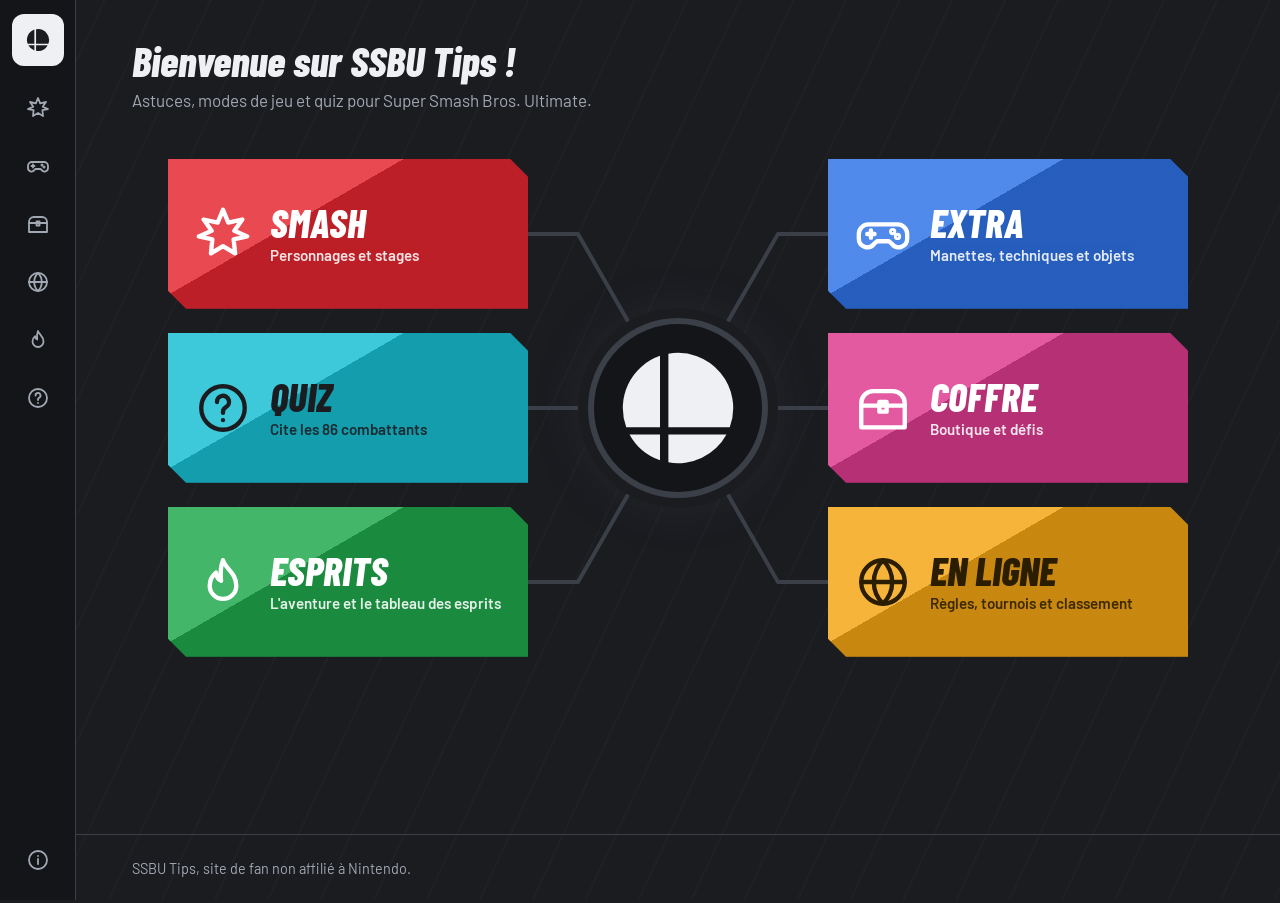
==== commit 4d7eee25: "ssbu-tips : titre d'accueil « Bienvenue sur SSBU Tips ! »" ====
--- a/ssbu-tips/index.html
+++ b/ssbu-tips/index.html
@@ -33,7 +33,7 @@
 
 	<main>
 		<header class="home-head">
-			<h1>SSBU Tips</h1>
+			<h1>Bienvenue sur SSBU Tips !</h1>
 			<p>Astuces, modes de jeu et quiz pour Super Smash Bros. Ultimate.</p>
 		</header>
 
--- a/ssbu-tips/css/theme.css
+++ b/ssbu-tips/css/theme.css
@@ -186,35 +186,70 @@
 .figure img { border-radius: 10px; }
 .figure figcaption { margin-top: 6px; font-size: .9rem; color: var(--muted); }
 
-/* Galerie des stages */
+/* Carrousel des stages : une image à la fois, flèches pour changer */
+.carrousel {
+  position: relative;
+  margin: 20px 0 6px;
+  clip-path: polygon(0 0, calc(100% - var(--cut)) 0, 100% var(--cut), 100% 100%, var(--cut) 100%, 0 calc(100% - var(--cut)));
+}
 .stages {
   display: grid;
   grid-auto-flow: column;
-  grid-auto-columns: min(250px, 78%);
-  gap: 14px;
-  margin: 18px 0 6px;
-  padding-bottom: 12px;
+  grid-auto-columns: 100%;
   overflow-x: auto;
   scroll-snap-type: x mandatory;
-}
+  scrollbar-width: none;
+}
+.stages::-webkit-scrollbar { display: none; }
 .stage {
   position: relative;
-  aspect-ratio: 16 / 10;
+  aspect-ratio: 16 / 9;
   scroll-snap-align: start;
   overflow: hidden;
-  clip-path: polygon(0 0, calc(100% - var(--cut)) 0, 100% var(--cut), 100% 100%, 0 100%);
   text-decoration: none;
 }
 .stage img { width: 100%; height: 100%; object-fit: cover; transition: transform .4s; }
 .stage span {
   position: absolute;
   inset: auto 0 0;
-  padding: 24px 12px 8px;
-  font: 800 italic 1.3rem var(--display);
+  padding: 50px 22px 14px;
+  font: 800 italic clamp(1.5rem, 4vw, 2.4rem)/1 var(--display);
   color: #fff;
   background: linear-gradient(transparent, rgb(0 0 0 / .85));
 }
-.stage:hover img, .stage:focus-visible img { transform: scale(1.06); }
+.stage:hover img, .stage:focus-visible img { transform: scale(1.04); }
+.stage:focus-visible { outline-offset: -4px; }
+
+.carrousel-btn {
+  position: absolute;
+  top: 50%;
+  width: 48px;
+  height: 48px;
+  margin-top: -24px;
+  display: grid;
+  place-items: center;
+  color: #fff;
+  background: rgb(20 21 24 / .7);
+  border: 0;
+  border-radius: 50%;
+  cursor: pointer;
+  transition: background-color .15s;
+}
+.carrousel-btn:hover, .carrousel-btn:focus-visible { background: var(--accent); }
+.carrousel-btn--prec { left: 14px; }
+.carrousel-btn--prec .i { transform: scaleX(-1); }
+.carrousel-btn--suiv { right: 14px; }
+.carrousel-compteur {
+  position: absolute;
+  top: 14px;
+  left: 14px;
+  padding: 2px 12px;
+  font: 600 italic 1.1rem var(--display);
+  color: #fff;
+  background: rgb(20 21 24 / .7);
+  border-radius: 999px;
+  pointer-events: none;
+}
 
 .to-top {
   display: inline-flex;
@@ -254,6 +289,50 @@
   font-size: .9rem;
   color: var(--muted);
 }
+
+/* ---------- Tuiles ---------- */
+.tile {
+  --c: var(--smash);
+  position: relative;
+  display: grid;
+  grid-template-columns: auto 1fr;
+  align-items: center;
+  column-gap: 18px;
+  padding: 0 26px;
+  overflow: hidden;
+  color: #fff;
+  text-decoration: none;
+  background: var(--c);
+  clip-path: polygon(0 0, calc(100% - var(--cut)) 0, 100% var(--cut), 100% 100%, var(--cut) 100%, 0 calc(100% - var(--cut)));
+  transition: transform .2s ease-out, filter .2s;
+  animation: tile-in .5s cubic-bezier(.2, .8, .2, 1) backwards;
+}
+.tile::before { /* ombrage diagonal pour donner du relief */
+  content: "";
+  position: absolute;
+  inset: 0;
+  background: linear-gradient(150deg, rgb(255 255 255 / .16) 0 38%, rgb(0 0 0 / .18) 38% 100%);
+  pointer-events: none;
+}
+.tile::after { /* reflet qui balaie la tuile au survol */
+  content: "";
+  position: absolute;
+  inset: -20% auto -20% -40%;
+  width: 30%;
+  background: linear-gradient(90deg, transparent, rgb(255 255 255 / .35), transparent);
+  transform: skewX(-20deg) translateX(-100%);
+  pointer-events: none;
+}
+.tile:hover::after, .tile:focus-visible::after { transform: skewX(-20deg) translateX(560%); transition: transform .6s ease-out; }
+.tile:focus-visible { outline: none; filter: brightness(1.12); }
+
+.tile-icon { position: relative; width: 58px; height: 58px; stroke-width: 1.6; }
+.tile-name { position: relative; font: 800 italic 2.5rem/1 var(--display); text-transform: uppercase; }
+.tile-desc { position: relative; grid-column: 2; font-weight: 600; font-size: .95rem; opacity: .88; line-height: 1.3; }
+.tile-name { align-self: end; }
+.tile-desc { align-self: start; margin-top: 4px; }
+.tile-icon { grid-row: span 2; }
+@keyframes tile-in { from { opacity: 0; transform: translateY(14px); } }
 
 /* ---------- Mobile : la barre latérale passe en bas ---------- */
 @media (max-width: 760px) {
--- a/ssbu-tips/css/home.css
+++ b/ssbu-tips/css/home.css
@@ -24,48 +24,6 @@
 .menu:has(.tile--esprits:is(:hover, :focus-visible))  { --hot: var(--esprits); --sym: var(--esprits); }
 .menu:has(.tile--quiz:is(:hover, :focus-visible))     { --hot: var(--quiz); --sym: var(--quiz); }
 
-/* ---------- Tuiles ---------- */
-.tile {
-  --c: var(--smash);
-  position: relative;
-  display: grid;
-  grid-template-columns: auto 1fr;
-  align-items: center;
-  column-gap: 18px;
-  padding: 0 26px;
-  overflow: hidden;
-  color: #fff;
-  text-decoration: none;
-  background: var(--c);
-  clip-path: polygon(0 0, calc(100% - var(--cut)) 0, 100% var(--cut), 100% 100%, var(--cut) 100%, 0 calc(100% - var(--cut)));
-  transition: transform .2s ease-out, filter .2s;
-  animation: tile-in .5s cubic-bezier(.2, .8, .2, 1) backwards;
-}
-.tile::before { /* ombrage diagonal pour donner du relief */
-  content: "";
-  position: absolute;
-  inset: 0;
-  background: linear-gradient(150deg, rgb(255 255 255 / .16) 0 38%, rgb(0 0 0 / .18) 38% 100%);
-  pointer-events: none;
-}
-.tile::after { /* reflet qui balaie la tuile au survol */
-  content: "";
-  position: absolute;
-  inset: -20% auto -20% -40%;
-  width: 30%;
-  background: linear-gradient(90deg, transparent, rgb(255 255 255 / .35), transparent);
-  transform: skewX(-20deg) translateX(-100%);
-  pointer-events: none;
-}
-.tile:hover::after, .tile:focus-visible::after { transform: skewX(-20deg) translateX(560%); transition: transform .6s ease-out; }
-.tile:focus-visible { outline: none; filter: brightness(1.12); }
-
-.tile-icon { position: relative; width: 58px; height: 58px; stroke-width: 1.6; }
-.tile-name { position: relative; font: 800 italic 2.5rem/1 var(--display); text-transform: uppercase; }
-.tile-desc { position: relative; grid-column: 2; font-weight: 600; font-size: .95rem; opacity: .88; line-height: 1.3; }
-.tile-name { align-self: end; }
-.tile-desc { align-self: start; margin-top: 4px; }
-.tile-icon { grid-row: span 2; }
 
 .tile--smash    { --c: var(--smash);    grid-area: 1 / 1; }
 .tile--quiz     { --c: var(--quiz);     grid-area: 2 / 1; }
@@ -74,6 +32,7 @@
 .tile--coffre   { --c: var(--coffre);   grid-area: 2 / 3; }
 .tile--en-ligne { --c: var(--en-ligne); grid-area: 3 / 3; }
 .tile--en-ligne { color: #2a1d00; }
+.tile--quiz { color: var(--ink); }
 
 /* Les tuiles se rapprochent de l'emblème au survol */
 .tile:is(.tile--smash, .tile--quiz, .tile--esprits):hover { transform: translateX(8px); }
@@ -83,7 +42,6 @@
 .tile--smash, .tile--extra { animation-delay: .05s; }
 .tile--quiz, .tile--coffre { animation-delay: .15s; }
 .tile--esprits, .tile--en-ligne { animation-delay: .25s; }
-@keyframes tile-in { from { opacity: 0; transform: translateY(14px); } }
 
 /* ---------- Fils et emblème ---------- */
 .hub { grid-area: 1 / 2 / 4 / 3; position: relative; }
